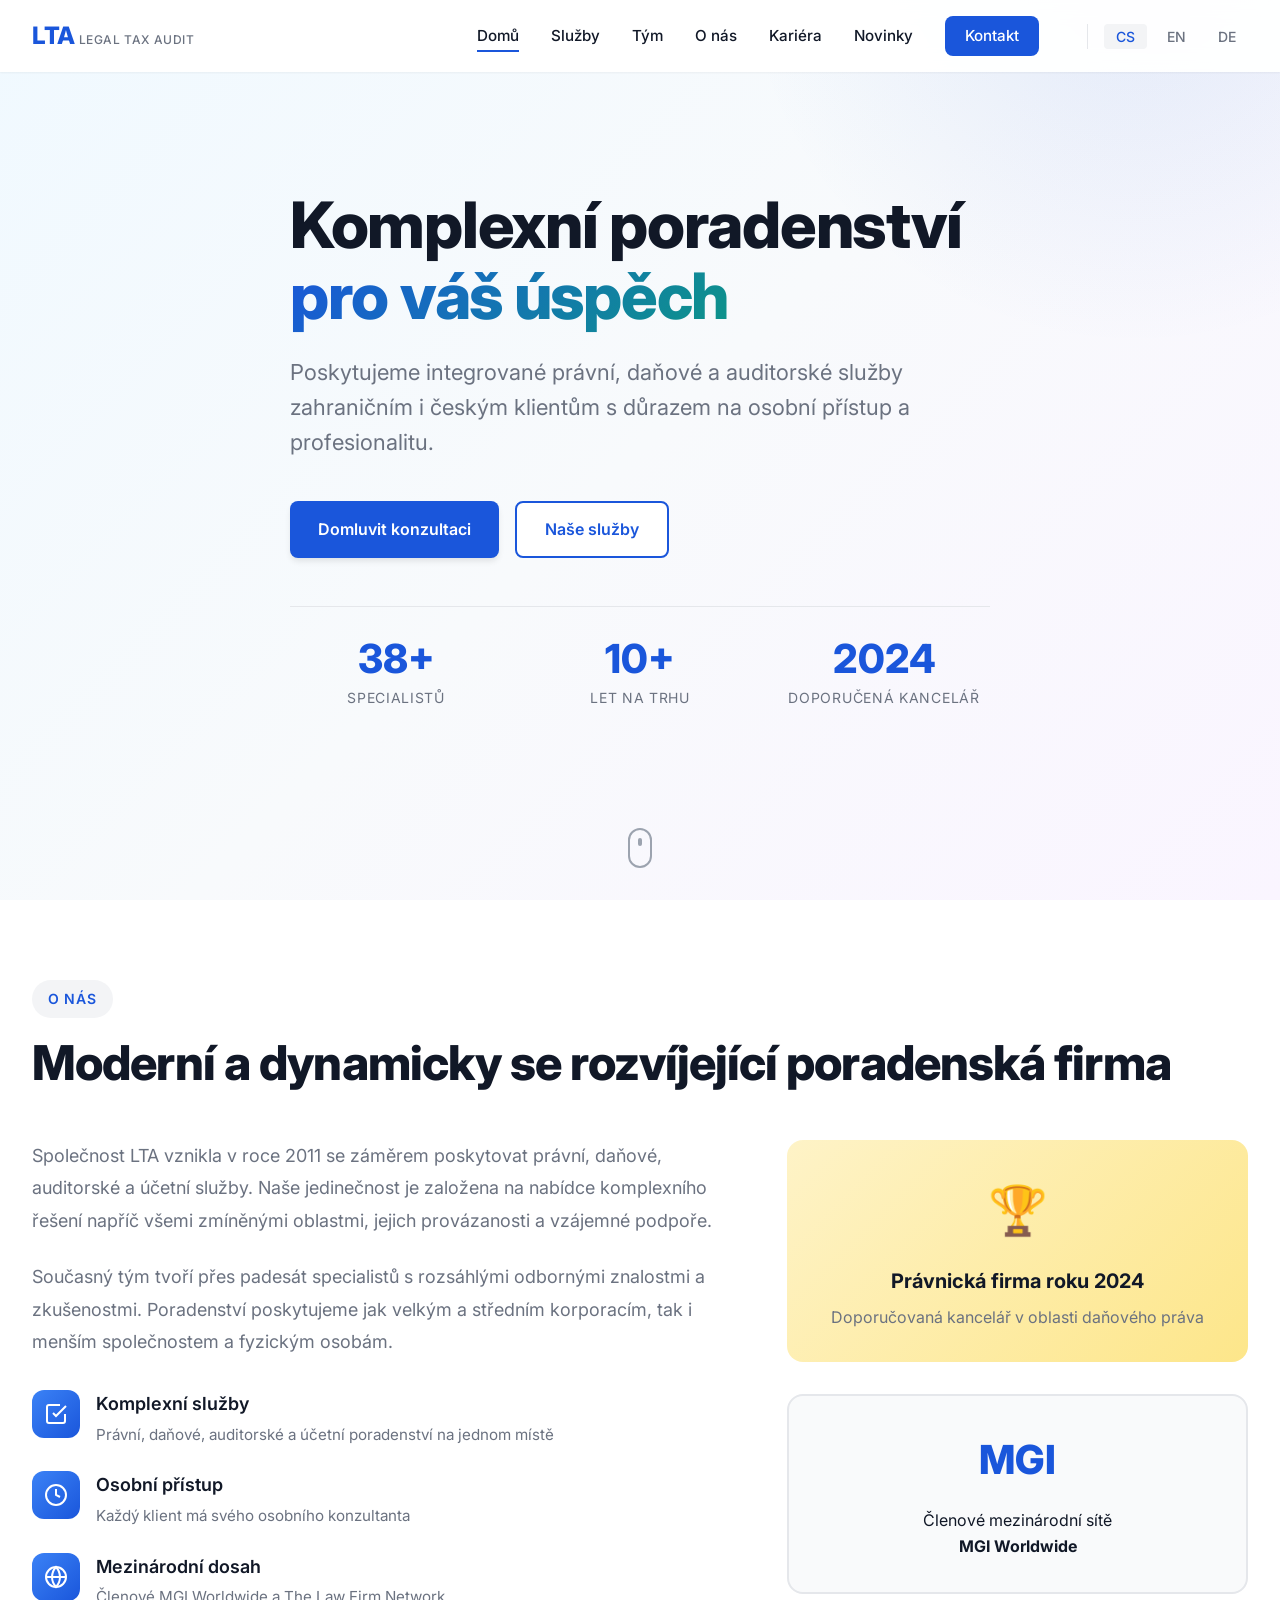
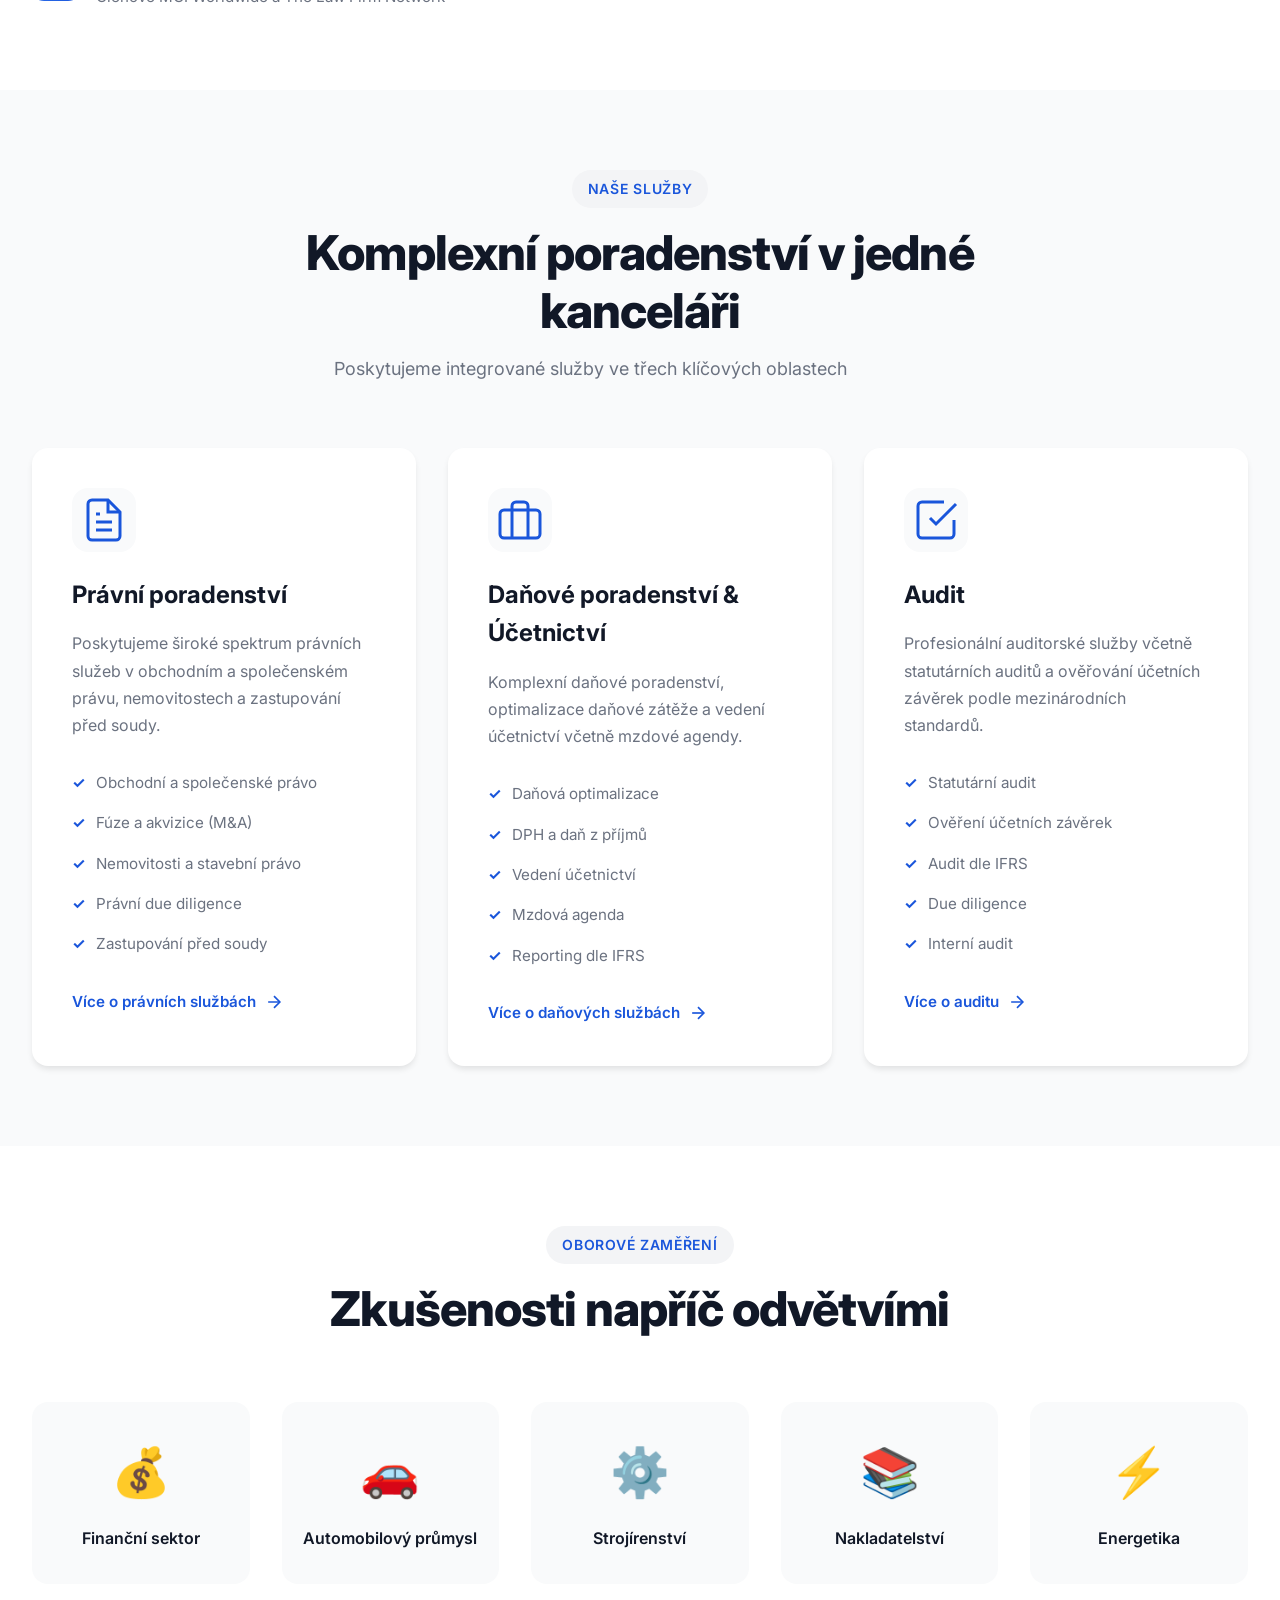
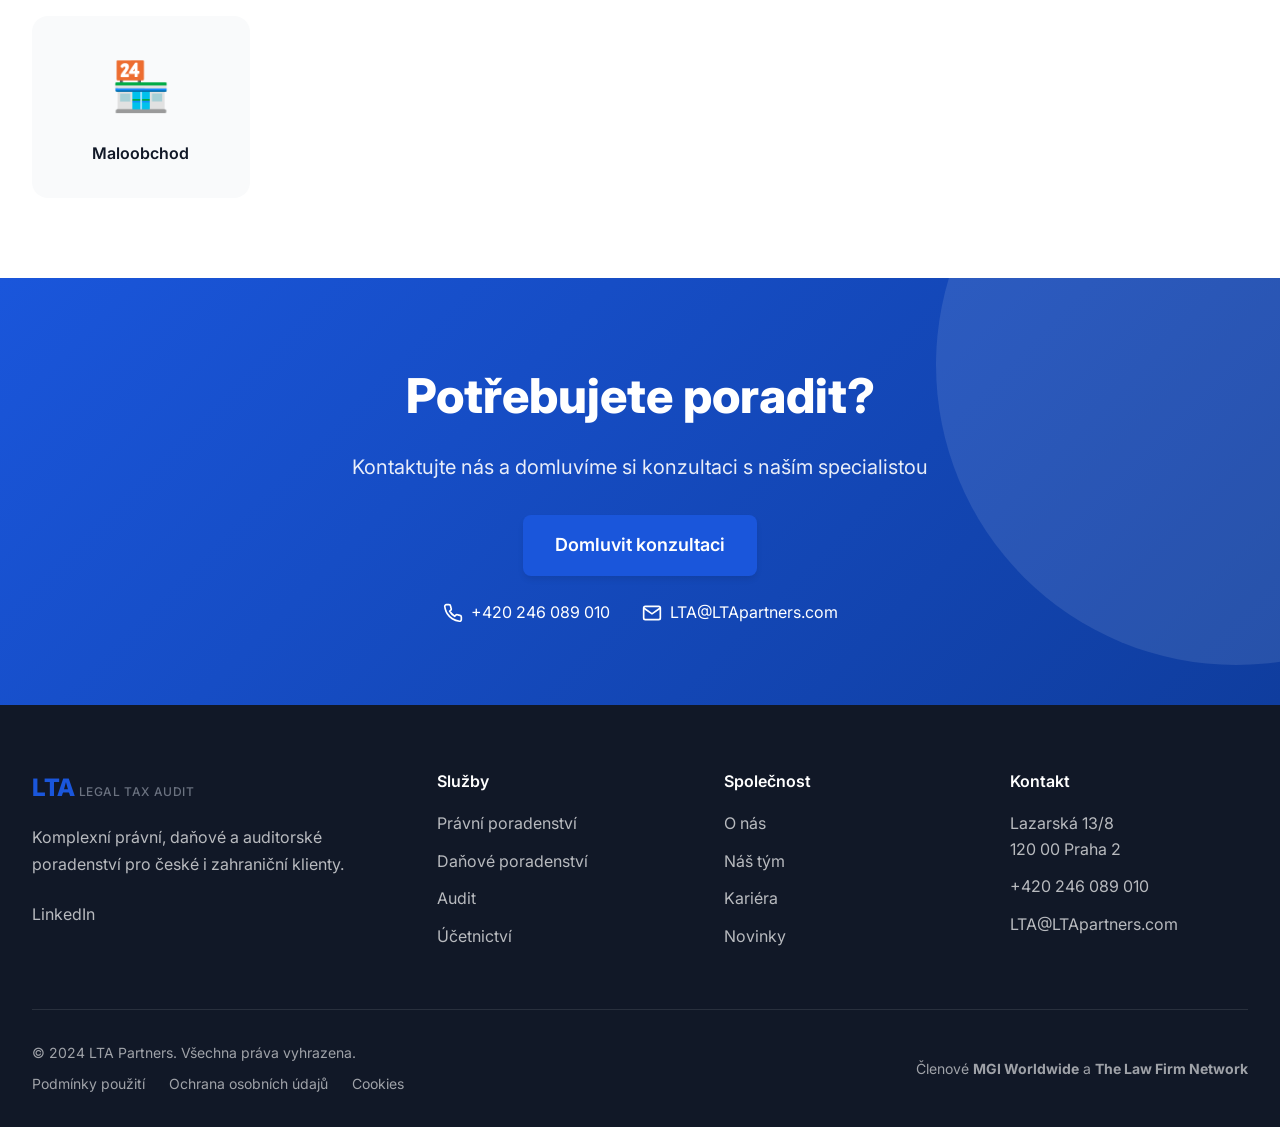
==== index.html @ 9a331215 "feat: Move prototype to root for easier GitHub Pages deployment" ====
<!DOCTYPE html>
<html lang="cs">
<head>
    <meta charset="UTF-8">
    <meta name="viewport" content="width=device-width, initial-scale=1.0">
    <title>LTA Partners - Legal, Tax & Audit</title>
    <link rel="stylesheet" href="css/style.css">
    <link rel="preconnect" href="https://fonts.googleapis.com">
    <link rel="preconnect" href="https://fonts.gstatic.com" crossorigin>
    <link href="https://fonts.googleapis.com/css2?family=Inter:wght@300;400;500;600;700;800&display=swap" rel="stylesheet">
</head>
<body>
    <!-- Navigation -->
    <nav class="navbar" id="navbar">
        <div class="container">
            <div class="nav-wrapper">
                <div class="logo">
                    <a href="index.html">
                        <span class="logo-text">LTA</span>
                        <span class="logo-subtitle">Legal Tax Audit</span>
                    </a>
                </div>

                <div class="nav-menu" id="navMenu">
                    <a href="index.html" class="nav-link active">Domů</a>
                    <a href="services.html" class="nav-link">Služby</a>
                    <a href="team.html" class="nav-link">Tým</a>
                    <a href="about.html" class="nav-link">O nás</a>
                    <a href="career.html" class="nav-link">Kariéra</a>
                    <a href="news.html" class="nav-link">Novinky</a>
                    <a href="contact.html" class="nav-link nav-link-cta">Kontakt</a>

                    <div class="language-switcher">
                        <button class="lang-btn active">CS</button>
                        <button class="lang-btn">EN</button>
                        <button class="lang-btn">DE</button>
                    </div>
                </div>

                <button class="mobile-menu-toggle" id="mobileMenuToggle">
                    <span></span>
                    <span></span>
                    <span></span>
                </button>
            </div>
        </div>
    </nav>

    <!-- Hero Section -->
    <section class="hero">
        <div class="hero-background"></div>
        <div class="container">
            <div class="hero-content">
                <h1 class="hero-title">
                    Komplexní poradenství<br>
                    <span class="gradient-text">pro váš úspěch</span>
                </h1>
                <p class="hero-subtitle">
                    Poskytujeme integrované právní, daňové a auditorské služby
                    zahraničním i českým klientům s důrazem na osobní přístup a profesionalitu.
                </p>
                <div class="hero-cta">
                    <a href="contact.html" class="btn btn-primary">Domluvit konzultaci</a>
                    <a href="services.html" class="btn btn-secondary">Naše služby</a>
                </div>

                <div class="hero-stats">
                    <div class="stat-item">
                        <div class="stat-number">50+</div>
                        <div class="stat-label">Specialistů</div>
                    </div>
                    <div class="stat-item">
                        <div class="stat-number">13+</div>
                        <div class="stat-label">Let na trhu</div>
                    </div>
                    <div class="stat-item">
                        <div class="stat-number">2024</div>
                        <div class="stat-label">Doporučená kancelář</div>
                    </div>
                </div>
            </div>
        </div>
        <div class="scroll-indicator">
            <div class="mouse"></div>
        </div>
    </section>

    <!-- About Section -->
    <section class="about-section">
        <div class="container">
            <div class="section-header">
                <span class="section-label">O nás</span>
                <h2 class="section-title">Moderní a dynamicky se rozvíjející poradenská firma</h2>
            </div>

            <div class="about-grid">
                <div class="about-content">
                    <p class="about-text">
                        Společnost LTA vznikla v roce 2011 se záměrem poskytovat právní, daňové,
                        auditorské a účetní služby. Naše jedinečnost je založena na nabídce
                        komplexního řešení napříč všemi zmíněnými oblastmi, jejich provázanosti
                        a vzájemné podpoře.
                    </p>
                    <p class="about-text">
                        Současný tým tvoří přes padesát specialistů s rozsáhlými odbornými
                        znalostmi a zkušenostmi. Poradenství poskytujeme jak velkým a středním
                        korporacím, tak i menším společnostem a fyzickým osobám.
                    </p>

                    <div class="about-features">
                        <div class="feature-item">
                            <div class="feature-icon">
                                <svg width="24" height="24" viewBox="0 0 24 24" fill="none" stroke="currentColor" stroke-width="2">
                                    <path d="M9 11l3 3L22 4"/>
                                    <path d="M21 12v7a2 2 0 01-2 2H5a2 2 0 01-2-2V5a2 2 0 012-2h11"/>
                                </svg>
                            </div>
                            <div>
                                <h4>Komplexní služby</h4>
                                <p>Právní, daňové, auditorské a účetní poradenství na jednom místě</p>
                            </div>
                        </div>

                        <div class="feature-item">
                            <div class="feature-icon">
                                <svg width="24" height="24" viewBox="0 0 24 24" fill="none" stroke="currentColor" stroke-width="2">
                                    <circle cx="12" cy="12" r="10"/>
                                    <path d="M12 6v6l4 2"/>
                                </svg>
                            </div>
                            <div>
                                <h4>Osobní přístup</h4>
                                <p>Každý klient má svého osobního konzultanta</p>
                            </div>
                        </div>

                        <div class="feature-item">
                            <div class="feature-icon">
                                <svg width="24" height="24" viewBox="0 0 24 24" fill="none" stroke="currentColor" stroke-width="2">
                                    <circle cx="12" cy="12" r="10"/>
                                    <path d="M2 12h20"/>
                                    <path d="M12 2a15.3 15.3 0 014 10 15.3 15.3 0 01-4 10 15.3 15.3 0 01-4-10 15.3 15.3 0 014-10z"/>
                                </svg>
                            </div>
                            <div>
                                <h4>Mezinárodní dosah</h4>
                                <p>Členové MGI Worldwide a The Law Firm Network</p>
                            </div>
                        </div>
                    </div>
                </div>

                <div class="about-awards">
                    <div class="award-card">
                        <div class="award-icon">🏆</div>
                        <h3>Právnická firma roku 2024</h3>
                        <p>Doporučovaná kancelář v oblasti daňového práva</p>
                    </div>

                    <div class="mgi-badge">
                        <div class="mgi-logo">MGI</div>
                        <p>Členové mezinárodní sítě<br><strong>MGI Worldwide</strong></p>
                    </div>
                </div>
            </div>
        </div>
    </section>

    <!-- Services Section -->
    <section class="services-section">
        <div class="container">
            <div class="section-header center">
                <span class="section-label">Naše služby</span>
                <h2 class="section-title">Komplexní poradenství v jedné kanceláři</h2>
                <p class="section-subtitle">
                    Poskytujeme integrované služby ve třech klíčových oblastech
                </p>
            </div>

            <div class="services-grid">
                <!-- Legal Services -->
                <div class="service-card" data-service="legal">
                    <div class="service-icon">
                        <svg width="48" height="48" viewBox="0 0 24 24" fill="none" stroke="currentColor" stroke-width="1.5">
                            <path d="M14 2H6a2 2 0 00-2 2v16a2 2 0 002 2h12a2 2 0 002-2V8z"/>
                            <polyline points="14 2 14 8 20 8"/>
                            <line x1="16" y1="13" x2="8" y2="13"/>
                            <line x1="16" y1="17" x2="8" y2="17"/>
                            <polyline points="10 9 9 9 8 9"/>
                        </svg>
                    </div>
                    <h3 class="service-title">Právní poradenství</h3>
                    <p class="service-description">
                        Poskytujeme široké spektrum právních služeb v obchodním a společenském právu,
                        nemovitostech a zastupování před soudy.
                    </p>
                    <ul class="service-list">
                        <li>Obchodní a společenské právo</li>
                        <li>Fúze a akvizice (M&A)</li>
                        <li>Nemovitosti a stavební právo</li>
                        <li>Právní due diligence</li>
                        <li>Zastupování před soudy</li>
                    </ul>
                    <a href="services.html#legal" class="service-link">
                        Více o právních službách
                        <svg width="20" height="20" viewBox="0 0 24 24" fill="none" stroke="currentColor" stroke-width="2">
                            <line x1="5" y1="12" x2="19" y2="12"/>
                            <polyline points="12 5 19 12 12 19"/>
                        </svg>
                    </a>
                </div>

                <!-- Tax Services -->
                <div class="service-card" data-service="tax">
                    <div class="service-icon">
                        <svg width="48" height="48" viewBox="0 0 24 24" fill="none" stroke="currentColor" stroke-width="1.5">
                            <rect x="2" y="7" width="20" height="14" rx="2"/>
                            <path d="M16 21V5a2 2 0 00-2-2h-4a2 2 0 00-2 2v16"/>
                            <path d="M12 11h.01"/>
                            <path d="M12 15h.01"/>
                        </svg>
                    </div>
                    <h3 class="service-title">Daňové poradenství & Účetnictví</h3>
                    <p class="service-description">
                        Komplexní daňové poradenství, optimalizace daňové zátěže a vedení účetnictví
                        včetně mzdové agendy.
                    </p>
                    <ul class="service-list">
                        <li>Daňová optimalizace</li>
                        <li>DPH a daň z příjmů</li>
                        <li>Vedení účetnictví</li>
                        <li>Mzdová agenda</li>
                        <li>Reporting dle IFRS</li>
                    </ul>
                    <a href="services.html#tax" class="service-link">
                        Více o daňových službách
                        <svg width="20" height="20" viewBox="0 0 24 24" fill="none" stroke="currentColor" stroke-width="2">
                            <line x1="5" y1="12" x2="19" y2="12"/>
                            <polyline points="12 5 19 12 12 19"/>
                        </svg>
                    </a>
                </div>

                <!-- Audit Services -->
                <div class="service-card" data-service="audit">
                    <div class="service-icon">
                        <svg width="48" height="48" viewBox="0 0 24 24" fill="none" stroke="currentColor" stroke-width="1.5">
                            <path d="M9 11l3 3L22 4"/>
                            <path d="M21 12v7a2 2 0 01-2 2H5a2 2 0 01-2-2V5a2 2 0 012-2h11"/>
                        </svg>
                    </div>
                    <h3 class="service-title">Audit</h3>
                    <p class="service-description">
                        Profesionální auditorské služby včetně statutárních auditů a ověřování
                        účetních závěrek podle mezinárodních standardů.
                    </p>
                    <ul class="service-list">
                        <li>Statutární audit</li>
                        <li>Ověření účetních závěrek</li>
                        <li>Audit dle IFRS</li>
                        <li>Due diligence</li>
                        <li>Interní audit</li>
                    </ul>
                    <a href="services.html#audit" class="service-link">
                        Více o auditu
                        <svg width="20" height="20" viewBox="0 0 24 24" fill="none" stroke="currentColor" stroke-width="2">
                            <line x1="5" y1="12" x2="19" y2="12"/>
                            <polyline points="12 5 19 12 12 19"/>
                        </svg>
                    </a>
                </div>
            </div>
        </div>
    </section>

    <!-- Industries Section -->
    <section class="industries-section">
        <div class="container">
            <div class="section-header center">
                <span class="section-label">Oborové zaměření</span>
                <h2 class="section-title">Zkušenosti napříč odvětvími</h2>
            </div>

            <div class="industries-grid">
                <div class="industry-item">
                    <div class="industry-icon">💰</div>
                    <h4>Finanční sektor</h4>
                </div>
                <div class="industry-item">
                    <div class="industry-icon">🚗</div>
                    <h4>Automobilový průmysl</h4>
                </div>
                <div class="industry-item">
                    <div class="industry-icon">⚙️</div>
                    <h4>Strojírenství</h4>
                </div>
                <div class="industry-item">
                    <div class="industry-icon">📚</div>
                    <h4>Nakladatelství</h4>
                </div>
                <div class="industry-item">
                    <div class="industry-icon">⚡</div>
                    <h4>Energetika</h4>
                </div>
                <div class="industry-item">
                    <div class="industry-icon">🏪</div>
                    <h4>Maloobchod</h4>
                </div>
            </div>
        </div>
    </section>

    <!-- CTA Section -->
    <section class="cta-section">
        <div class="container">
            <div class="cta-content">
                <h2 class="cta-title">Potřebujete poradit?</h2>
                <p class="cta-subtitle">
                    Kontaktujte nás a domluvíme si konzultaci s naším specialistou
                </p>
                <div class="cta-buttons">
                    <a href="contact.html" class="btn btn-primary btn-large">Domluvit konzultaci</a>
                    <div class="cta-contact">
                        <div class="contact-item">
                            <svg width="20" height="20" viewBox="0 0 24 24" fill="none" stroke="currentColor" stroke-width="2">
                                <path d="M22 16.92v3a2 2 0 01-2.18 2 19.79 19.79 0 01-8.63-3.07 19.5 19.5 0 01-6-6 19.79 19.79 0 01-3.07-8.67A2 2 0 014.11 2h3a2 2 0 012 1.72 12.84 12.84 0 00.7 2.81 2 2 0 01-.45 2.11L8.09 9.91a16 16 0 006 6l1.27-1.27a2 2 0 012.11-.45 12.84 12.84 0 002.81.7A2 2 0 0122 16.92z"/>
                            </svg>
                            <span>+420 246 089 010</span>
                        </div>
                        <div class="contact-item">
                            <svg width="20" height="20" viewBox="0 0 24 24" fill="none" stroke="currentColor" stroke-width="2">
                                <path d="M4 4h16c1.1 0 2 .9 2 2v12c0 1.1-.9 2-2 2H4c-1.1 0-2-.9-2-2V6c0-1.1.9-2 2-2z"/>
                                <polyline points="22,6 12,13 2,6"/>
                            </svg>
                            <span>LTA@LTApartners.com</span>
                        </div>
                    </div>
                </div>
            </div>
        </div>
    </section>

    <!-- Footer -->
    <footer class="footer">
        <div class="container">
            <div class="footer-grid">
                <div class="footer-col">
                    <div class="footer-logo">
                        <span class="logo-text">LTA</span>
                        <span class="logo-subtitle">Legal Tax Audit</span>
                    </div>
                    <p class="footer-text">
                        Komplexní právní, daňové a auditorské poradenství pro české i zahraniční klienty.
                    </p>
                    <div class="footer-social">
                        <a href="#" class="social-link">LinkedIn</a>
                    </div>
                </div>

                <div class="footer-col">
                    <h4 class="footer-title">Služby</h4>
                    <ul class="footer-links">
                        <li><a href="services.html#legal">Právní poradenství</a></li>
                        <li><a href="services.html#tax">Daňové poradenství</a></li>
                        <li><a href="services.html#audit">Audit</a></li>
                        <li><a href="services.html#accounting">Účetnictví</a></li>
                    </ul>
                </div>

                <div class="footer-col">
                    <h4 class="footer-title">Společnost</h4>
                    <ul class="footer-links">
                        <li><a href="about.html">O nás</a></li>
                        <li><a href="team.html">Náš tým</a></li>
                        <li><a href="career.html">Kariéra</a></li>
                        <li><a href="news.html">Novinky</a></li>
                    </ul>
                </div>

                <div class="footer-col">
                    <h4 class="footer-title">Kontakt</h4>
                    <ul class="footer-contact">
                        <li>Lazarská 13/8<br>120 00 Praha 2</li>
                        <li>+420 246 089 010</li>
                        <li>LTA@LTApartners.com</li>
                    </ul>
                </div>
            </div>

            <div class="footer-bottom">
                <div class="footer-legal">
                    <p>&copy; 2024 LTA Partners. Všechna práva vyhrazena.</p>
                    <div class="footer-legal-links">
                        <a href="#">Podmínky použití</a>
                        <a href="#">Ochrana osobních údajů</a>
                        <a href="#">Cookies</a>
                    </div>
                </div>
                <div class="footer-mgi">
                    <p>Členové <strong>MGI Worldwide</strong> a <strong>The Law Firm Network</strong></p>
                </div>
            </div>
        </div>
    </footer>

    <script src="js/script.js"></script>
</body>
</html>
---- css/style.css ----
/* ================================
   VARIABLES & RESET
   ================================ */

:root {
    /* Colors */
    --primary-color: #1a56db;
    --primary-dark: #0f3d9e;
    --primary-light: #3b82f6;
    --secondary-color: #0d9488;
    --secondary-dark: #0f766e;

    --text-primary: #111827;
    --text-secondary: #6b7280;
    --text-light: #9ca3af;

    --bg-white: #ffffff;
    --bg-gray-50: #f9fafb;
    --bg-gray-100: #f3f4f6;
    --bg-gray-200: #e5e7eb;

    --border-color: #e5e7eb;
    --shadow-sm: 0 1px 2px 0 rgba(0, 0, 0, 0.05);
    --shadow-md: 0 4px 6px -1px rgba(0, 0, 0, 0.1);
    --shadow-lg: 0 10px 15px -3px rgba(0, 0, 0, 0.1);
    --shadow-xl: 0 20px 25px -5px rgba(0, 0, 0, 0.1);

    /* Typography */
    --font-primary: 'Inter', -apple-system, BlinkMacSystemFont, 'Segoe UI', sans-serif;

    /* Spacing */
    --container-width: 1280px;
    --section-padding: 5rem 0;

    /* Transitions */
    --transition: all 0.3s ease;
}

* {
    margin: 0;
    padding: 0;
    box-sizing: border-box;
}

html {
    scroll-behavior: smooth;
}

body {
    font-family: var(--font-primary);
    color: var(--text-primary);
    line-height: 1.6;
    -webkit-font-smoothing: antialiased;
    -moz-osx-font-smoothing: grayscale;
}

a {
    text-decoration: none;
    color: inherit;
    transition: var(--transition);
}

img {
    max-width: 100%;
    height: auto;
    display: block;
}

ul {
    list-style: none;
}

button {
    cursor: pointer;
    border: none;
    background: none;
    font-family: inherit;
}

/* ================================
   UTILITIES
   ================================ */

.container {
    max-width: var(--container-width);
    margin: 0 auto;
    padding: 0 2rem;
}

.gradient-text {
    background: linear-gradient(135deg, var(--primary-color) 0%, var(--secondary-color) 100%);
    -webkit-background-clip: text;
    -webkit-text-fill-color: transparent;
    background-clip: text;
}

/* ================================
   NAVIGATION
   ================================ */

.navbar {
    position: fixed;
    top: 0;
    left: 0;
    right: 0;
    background: rgba(255, 255, 255, 0.95);
    backdrop-filter: blur(10px);
    box-shadow: var(--shadow-sm);
    z-index: 1000;
    transition: var(--transition);
}

.navbar.scrolled {
    box-shadow: var(--shadow-md);
}

.nav-wrapper {
    display: flex;
    align-items: center;
    justify-content: space-between;
    padding: 1rem 0;
}

.logo {
    display: flex;
    flex-direction: column;
}

.logo-text {
    font-size: 1.5rem;
    font-weight: 800;
    color: var(--primary-color);
    letter-spacing: -0.02em;
}

.logo-subtitle {
    font-size: 0.75rem;
    font-weight: 500;
    color: var(--text-secondary);
    text-transform: uppercase;
    letter-spacing: 0.05em;
}

.nav-menu {
    display: flex;
    align-items: center;
    gap: 2rem;
}

.nav-link {
    font-size: 0.95rem;
    font-weight: 500;
    color: var(--text-primary);
    position: relative;
}

.nav-link::after {
    content: '';
    position: absolute;
    bottom: -4px;
    left: 0;
    width: 0;
    height: 2px;
    background: var(--primary-color);
    transition: width 0.3s ease;
}

.nav-link:hover::after,
.nav-link.active::after {
    width: 100%;
}

.nav-link-cta {
    padding: 0.5rem 1.25rem;
    background: var(--primary-color);
    color: white;
    border-radius: 0.5rem;
    transition: var(--transition);
}

.nav-link-cta:hover {
    background: var(--primary-dark);
    transform: translateY(-2px);
}

.nav-link-cta::after {
    display: none;
}

.language-switcher {
    display: flex;
    gap: 0.5rem;
    margin-left: 1rem;
    padding-left: 1rem;
    border-left: 1px solid var(--border-color);
}

.lang-btn {
    padding: 0.25rem 0.75rem;
    font-size: 0.875rem;
    font-weight: 500;
    color: var(--text-secondary);
    border-radius: 0.25rem;
    transition: var(--transition);
}

.lang-btn:hover,
.lang-btn.active {
    color: var(--primary-color);
    background: var(--bg-gray-100);
}

.mobile-menu-toggle {
    display: none;
    flex-direction: column;
    gap: 4px;
    padding: 0.5rem;
}

.mobile-menu-toggle span {
    width: 24px;
    height: 2px;
    background: var(--text-primary);
    transition: var(--transition);
}

/* ================================
   HERO SECTION
   ================================ */

.hero {
    position: relative;
    min-height: 100vh;
    display: flex;
    align-items: center;
    padding-top: 80px;
    overflow: hidden;
}

.hero-background {
    position: absolute;
    top: 0;
    left: 0;
    right: 0;
    bottom: 0;
    background: linear-gradient(135deg, #f0f9ff 0%, #f8fafc 50%, #faf5ff 100%);
    z-index: -1;
}

.hero-background::after {
    content: '';
    position: absolute;
    top: -50%;
    right: -20%;
    width: 800px;
    height: 800px;
    background: radial-gradient(circle, rgba(26, 86, 219, 0.1) 0%, transparent 70%);
    border-radius: 50%;
}

.hero-content {
    max-width: 900px;
    animation: fadeInUp 0.8s ease;
}

@keyframes fadeInUp {
    from {
        opacity: 0;
        transform: translateY(30px);
    }
    to {
        opacity: 1;
        transform: translateY(0);
    }
}

.hero-title {
    font-size: clamp(2.5rem, 5vw, 4rem);
    font-weight: 800;
    line-height: 1.1;
    margin-bottom: 1.5rem;
    letter-spacing: -0.02em;
}

.hero-subtitle {
    font-size: clamp(1.125rem, 2vw, 1.375rem);
    color: var(--text-secondary);
    margin-bottom: 2.5rem;
    max-width: 700px;
}

.hero-cta {
    display: flex;
    gap: 1rem;
    margin-bottom: 3rem;
    flex-wrap: wrap;
}

.hero-stats {
    display: grid;
    grid-template-columns: repeat(auto-fit, minmax(150px, 1fr));
    gap: 2rem;
    padding-top: 2rem;
    border-top: 1px solid var(--border-color);
}

.stat-item {
    text-align: center;
}

.stat-number {
    font-size: 2.5rem;
    font-weight: 800;
    color: var(--primary-color);
    line-height: 1;
    margin-bottom: 0.5rem;
}

.stat-label {
    font-size: 0.875rem;
    color: var(--text-secondary);
    text-transform: uppercase;
    letter-spacing: 0.05em;
}

.scroll-indicator {
    position: absolute;
    bottom: 2rem;
    left: 50%;
    transform: translateX(-50%);
    animation: bounce 2s infinite;
}

@keyframes bounce {
    0%, 20%, 50%, 80%, 100% {
        transform: translateX(-50%) translateY(0);
    }
    40% {
        transform: translateX(-50%) translateY(-10px);
    }
    60% {
        transform: translateX(-50%) translateY(-5px);
    }
}

.mouse {
    width: 24px;
    height: 40px;
    border: 2px solid var(--text-light);
    border-radius: 12px;
    position: relative;
}

.mouse::before {
    content: '';
    position: absolute;
    top: 8px;
    left: 50%;
    transform: translateX(-50%);
    width: 4px;
    height: 8px;
    background: var(--text-light);
    border-radius: 2px;
    animation: mouseScroll 1.5s infinite;
}

@keyframes mouseScroll {
    0% {
        opacity: 1;
        transform: translateX(-50%) translateY(0);
    }
    100% {
        opacity: 0;
        transform: translateX(-50%) translateY(12px);
    }
}

/* ================================
   BUTTONS
   ================================ */

.btn {
    display: inline-flex;
    align-items: center;
    gap: 0.5rem;
    padding: 0.875rem 1.75rem;
    font-size: 1rem;
    font-weight: 600;
    border-radius: 0.5rem;
    transition: var(--transition);
    cursor: pointer;
}

.btn-primary {
    background: var(--primary-color);
    color: white;
    box-shadow: var(--shadow-md);
}

.btn-primary:hover {
    background: var(--primary-dark);
    transform: translateY(-2px);
    box-shadow: var(--shadow-lg);
}

.btn-secondary {
    background: white;
    color: var(--primary-color);
    border: 2px solid var(--primary-color);
}

.btn-secondary:hover {
    background: var(--primary-color);
    color: white;
}

.btn-large {
    padding: 1rem 2rem;
    font-size: 1.125rem;
}

/* ================================
   SECTIONS
   ================================ */

section {
    padding: var(--section-padding);
}

.section-header {
    margin-bottom: 3rem;
}

.section-header.center {
    text-align: center;
    max-width: 800px;
    margin-left: auto;
    margin-right: auto;
    margin-bottom: 4rem;
}

.section-label {
    display: inline-block;
    padding: 0.5rem 1rem;
    background: var(--bg-gray-100);
    color: var(--primary-color);
    font-size: 0.875rem;
    font-weight: 600;
    text-transform: uppercase;
    letter-spacing: 0.05em;
    border-radius: 2rem;
    margin-bottom: 1rem;
}

.section-title {
    font-size: clamp(2rem, 4vw, 3rem);
    font-weight: 800;
    line-height: 1.2;
    margin-bottom: 1rem;
    letter-spacing: -0.02em;
}

.section-subtitle {
    font-size: 1.125rem;
    color: var(--text-secondary);
    max-width: 700px;
}

/* ================================
   ABOUT SECTION
   ================================ */

.about-section {
    background: white;
}

.about-grid {
    display: grid;
    grid-template-columns: 1.5fr 1fr;
    gap: 4rem;
    align-items: start;
}

.about-text {
    font-size: 1.125rem;
    color: var(--text-secondary);
    margin-bottom: 1.5rem;
    line-height: 1.8;
}

.about-features {
    display: flex;
    flex-direction: column;
    gap: 1.5rem;
    margin-top: 2rem;
}

.feature-item {
    display: flex;
    gap: 1rem;
}

.feature-icon {
    flex-shrink: 0;
    width: 48px;
    height: 48px;
    background: linear-gradient(135deg, var(--primary-light) 0%, var(--primary-color) 100%);
    border-radius: 0.75rem;
    display: flex;
    align-items: center;
    justify-content: center;
    color: white;
}

.feature-item h4 {
    font-size: 1.125rem;
    font-weight: 600;
    margin-bottom: 0.25rem;
}

.feature-item p {
    font-size: 0.95rem;
    color: var(--text-secondary);
}

.about-awards {
    display: flex;
    flex-direction: column;
    gap: 2rem;
}

.award-card {
    padding: 2rem;
    background: linear-gradient(135deg, #fef3c7 0%, #fde68a 100%);
    border-radius: 1rem;
    text-align: center;
}

.award-icon {
    font-size: 3rem;
    margin-bottom: 1rem;
}

.award-card h3 {
    font-size: 1.25rem;
    margin-bottom: 0.5rem;
}

.award-card p {
    color: var(--text-secondary);
}

.mgi-badge {
    padding: 2rem;
    background: var(--bg-gray-50);
    border: 2px solid var(--border-color);
    border-radius: 1rem;
    text-align: center;
}

.mgi-logo {
    font-size: 2.5rem;
    font-weight: 800;
    color: var(--primary-color);
    margin-bottom: 1rem;
}

/* ================================
   SERVICES SECTION
   ================================ */

.services-section {
    background: var(--bg-gray-50);
}

.services-grid {
    display: grid;
    grid-template-columns: repeat(auto-fit, minmax(320px, 1fr));
    gap: 2rem;
}

.service-card {
    padding: 2.5rem;
    background: white;
    border-radius: 1rem;
    box-shadow: var(--shadow-md);
    transition: var(--transition);
    position: relative;
    overflow: hidden;
}

.service-card::before {
    content: '';
    position: absolute;
    top: 0;
    left: 0;
    right: 0;
    height: 4px;
    background: linear-gradient(90deg, var(--primary-color) 0%, var(--secondary-color) 100%);
    transform: scaleX(0);
    transform-origin: left;
    transition: transform 0.3s ease;
}

.service-card:hover {
    transform: translateY(-8px);
    box-shadow: var(--shadow-xl);
}

.service-card:hover::before {
    transform: scaleX(1);
}

.service-icon {
    width: 64px;
    height: 64px;
    background: var(--bg-gray-50);
    border-radius: 1rem;
    display: flex;
    align-items: center;
    justify-content: center;
    margin-bottom: 1.5rem;
    color: var(--primary-color);
    transition: var(--transition);
}

.service-card:hover .service-icon {
    background: var(--primary-color);
    color: white;
    transform: rotate(-5deg) scale(1.1);
}

.service-title {
    font-size: 1.5rem;
    font-weight: 700;
    margin-bottom: 1rem;
}

.service-description {
    color: var(--text-secondary);
    margin-bottom: 1.5rem;
    line-height: 1.7;
}

.service-list {
    margin-bottom: 1.5rem;
}

.service-list li {
    padding: 0.5rem 0;
    padding-left: 1.5rem;
    position: relative;
    color: var(--text-secondary);
    font-size: 0.95rem;
}

.service-list li::before {
    content: '✓';
    position: absolute;
    left: 0;
    color: var(--primary-color);
    font-weight: bold;
}

.service-link {
    display: inline-flex;
    align-items: center;
    gap: 0.5rem;
    color: var(--primary-color);
    font-weight: 600;
    font-size: 0.95rem;
}

.service-link:hover {
    gap: 0.75rem;
}

.service-link svg {
    transition: var(--transition);
}

/* ================================
   INDUSTRIES SECTION
   ================================ */

.industries-section {
    background: white;
}

.industries-grid {
    display: grid;
    grid-template-columns: repeat(auto-fit, minmax(200px, 1fr));
    gap: 2rem;
}

.industry-item {
    text-align: center;
    padding: 2rem 1rem;
    background: var(--bg-gray-50);
    border-radius: 1rem;
    transition: var(--transition);
}

.industry-item:hover {
    background: white;
    box-shadow: var(--shadow-lg);
    transform: translateY(-4px);
}

.industry-icon {
    font-size: 3rem;
    margin-bottom: 1rem;
}

.industry-item h4 {
    font-size: 1rem;
    font-weight: 600;
}

/* ================================
   CTA SECTION
   ================================ */

.cta-section {
    background: linear-gradient(135deg, var(--primary-color) 0%, var(--primary-dark) 100%);
    color: white;
    text-align: center;
    position: relative;
    overflow: hidden;
}

.cta-section::before {
    content: '';
    position: absolute;
    top: -50%;
    right: -20%;
    width: 600px;
    height: 600px;
    background: rgba(255, 255, 255, 0.1);
    border-radius: 50%;
}

.cta-content {
    position: relative;
    z-index: 1;
}

.cta-title {
    font-size: clamp(2rem, 4vw, 3rem);
    font-weight: 800;
    margin-bottom: 1rem;
}

.cta-subtitle {
    font-size: 1.25rem;
    margin-bottom: 2rem;
    opacity: 0.9;
}

.cta-buttons {
    display: flex;
    flex-direction: column;
    align-items: center;
    gap: 1.5rem;
}

.cta-contact {
    display: flex;
    gap: 2rem;
    flex-wrap: wrap;
    justify-content: center;
}

.contact-item {
    display: flex;
    align-items: center;
    gap: 0.5rem;
    font-size: 1rem;
}

/* ================================
   PAGE HEADER
   ================================ */

.page-header {
    padding: 8rem 0 4rem;
    background: var(--bg-gray-50);
    text-align: center;
}

.page-title {
    font-size: clamp(2.5rem, 5vw, 4rem);
    font-weight: 800;
    margin-bottom: 1rem;
}

.page-subtitle {
    font-size: 1.25rem;
    color: var(--text-secondary);
    max-width: 700px;
    margin: 0 auto;
}

/* ================================
   TEAM SECTION
   ================================ */

.team-section {
    background: white;
}

.team-filters {
    display: flex;
    gap: 1rem;
    margin-bottom: 2rem;
    flex-wrap: wrap;
    justify-content: center;
}

.filter-btn {
    padding: 0.75rem 1.5rem;
    background: white;
    color: var(--text-secondary);
    border: 2px solid var(--border-color);
    border-radius: 2rem;
    font-weight: 600;
    font-size: 0.95rem;
    transition: var(--transition);
}

.filter-btn:hover,
.filter-btn.active {
    background: var(--primary-color);
    color: white;
    border-color: var(--primary-color);
    transform: translateY(-2px);
}

.team-search {
    position: relative;
    max-width: 500px;
    margin: 0 auto 3rem;
}

.search-input {
    width: 100%;
    padding: 1rem 3rem 1rem 1rem;
    font-size: 1rem;
    border: 2px solid var(--border-color);
    border-radius: 0.75rem;
    transition: var(--transition);
    font-family: inherit;
}

.search-input:focus {
    outline: none;
    border-color: var(--primary-color);
    box-shadow: 0 0 0 3px rgba(26, 86, 219, 0.1);
}

.search-icon {
    position: absolute;
    right: 1rem;
    top: 50%;
    transform: translateY(-50%);
    color: var(--text-light);
}

.team-category {
    margin-bottom: 4rem;
}

.category-title {
    font-size: 1.75rem;
    font-weight: 700;
    margin-bottom: 2rem;
    padding-bottom: 1rem;
    border-bottom: 2px solid var(--border-color);
}

.team-grid {
    display: grid;
    grid-template-columns: repeat(auto-fill, minmax(300px, 1fr));
    gap: 2rem;
}

.team-card {
    background: white;
    border: 2px solid var(--border-color);
    border-radius: 1rem;
    padding: 2rem;
    transition: var(--transition);
}

.team-card:hover {
    border-color: var(--primary-color);
    box-shadow: var(--shadow-lg);
    transform: translateY(-4px);
}

.team-card.hidden {
    display: none;
}

.team-photo {
    position: relative;
    margin-bottom: 1.5rem;
}

.photo-placeholder {
    width: 100px;
    height: 100px;
    background: linear-gradient(135deg, var(--primary-light) 0%, var(--primary-color) 100%);
    border-radius: 50%;
    display: flex;
    align-items: center;
    justify-content: center;
    font-size: 2rem;
    font-weight: 700;
    color: white;
    margin: 0 auto;
}

.team-badge {
    position: absolute;
    top: 0;
    right: 0;
    padding: 0.25rem 0.75rem;
    background: var(--bg-gray-100);
    color: var(--text-secondary);
    font-size: 0.75rem;
    font-weight: 600;
    border-radius: 1rem;
    text-transform: uppercase;
}

.partner-badge {
    background: linear-gradient(135deg, #fef3c7 0%, #fde68a 100%);
    color: #92400e;
}

.team-name {
    font-size: 1.25rem;
    font-weight: 700;
    margin-bottom: 0.25rem;
}

.team-position {
    color: var(--text-secondary);
    margin-bottom: 1rem;
}

.team-tags {
    display: flex;
    gap: 0.5rem;
    margin-bottom: 1rem;
    flex-wrap: wrap;
}

.tag {
    padding: 0.25rem 0.75rem;
    background: var(--bg-gray-100);
    color: var(--primary-color);
    font-size: 0.75rem;
    font-weight: 600;
    border-radius: 1rem;
}

.team-specialization {
    margin-bottom: 1rem;
    padding: 1rem;
    background: var(--bg-gray-50);
    border-radius: 0.5rem;
}

.team-specialization p {
    font-size: 0.875rem;
    font-weight: 600;
    margin-bottom: 0.5rem;
}

.team-specialization ul {
    list-style: none;
}

.team-specialization li {
    font-size: 0.875rem;
    color: var(--text-secondary);
    padding: 0.25rem 0;
    padding-left: 1rem;
    position: relative;
}

.team-specialization li::before {
    content: '•';
    position: absolute;
    left: 0;
    color: var(--primary-color);
}

.team-languages {
    font-size: 0.875rem;
    color: var(--text-secondary);
    margin-bottom: 1rem;
}

.team-contact {
    display: inline-flex;
    align-items: center;
    gap: 0.5rem;
    padding: 0.75rem 1.25rem;
    background: var(--primary-color);
    color: white;
    border-radius: 0.5rem;
    font-weight: 600;
    font-size: 0.95rem;
    transition: var(--transition);
}

.team-contact:hover {
    background: var(--primary-dark);
    transform: translateY(-2px);
}

.team-cta {
    text-align: center;
    padding: 3rem;
    background: var(--bg-gray-50);
    border-radius: 1rem;
    margin-top: 3rem;
}

.team-cta p {
    font-size: 1.25rem;
    margin-bottom: 1.5rem;
    color: var(--text-secondary);
}

/* ================================
   FOOTER
   ================================ */

.footer {
    background: var(--text-primary);
    color: white;
    padding: 4rem 0 2rem;
}

.footer-grid {
    display: grid;
    grid-template-columns: 1.5fr 1fr 1fr 1fr;
    gap: 3rem;
    margin-bottom: 3rem;
}

.footer-logo {
    margin-bottom: 1rem;
}

.footer-text {
    color: rgba(255, 255, 255, 0.7);
    line-height: 1.7;
    margin-bottom: 1.5rem;
}

.footer-social a {
    color: rgba(255, 255, 255, 0.7);
    transition: var(--transition);
}

.footer-social a:hover {
    color: white;
}

.footer-title {
    font-size: 1rem;
    font-weight: 600;
    margin-bottom: 1rem;
}

.footer-links li {
    margin-bottom: 0.75rem;
}

.footer-links a {
    color: rgba(255, 255, 255, 0.7);
    transition: var(--transition);
}

.footer-links a:hover {
    color: white;
}

.footer-contact li {
    color: rgba(255, 255, 255, 0.7);
    margin-bottom: 0.75rem;
}

.footer-bottom {
    padding-top: 2rem;
    border-top: 1px solid rgba(255, 255, 255, 0.1);
    display: flex;
    justify-content: space-between;
    align-items: center;
    flex-wrap: wrap;
    gap: 1rem;
}

.footer-legal p {
    color: rgba(255, 255, 255, 0.6);
    font-size: 0.875rem;
}

.footer-legal-links {
    display: flex;
    gap: 1.5rem;
    margin-top: 0.5rem;
}

.footer-legal-links a {
    color: rgba(255, 255, 255, 0.6);
    font-size: 0.875rem;
    transition: var(--transition);
}

.footer-legal-links a:hover {
    color: white;
}

.footer-mgi {
    text-align: right;
    font-size: 0.875rem;
    color: rgba(255, 255, 255, 0.6);
}

/* ================================
   RESPONSIVE
   ================================ */

@media (max-width: 1024px) {
    .about-grid {
        grid-template-columns: 1fr;
        gap: 3rem;
    }

    .footer-grid {
        grid-template-columns: repeat(2, 1fr);
    }
}

@media (max-width: 768px) {
    :root {
        --section-padding: 3rem 0;
    }

    .mobile-menu-toggle {
        display: flex;
    }

    .nav-menu {
        position: fixed;
        top: 70px;
        left: -100%;
        width: 100%;
        height: calc(100vh - 70px);
        background: white;
        flex-direction: column;
        padding: 2rem;
        gap: 1rem;
        transition: left 0.3s ease;
        box-shadow: var(--shadow-lg);
    }

    .nav-menu.active {
        left: 0;
    }

    .language-switcher {
        border-left: none;
        padding-left: 0;
        margin-left: 0;
    }

    .hero {
        min-height: auto;
        padding: 6rem 0 4rem;
    }

    .hero-cta {
        flex-direction: column;
        align-items: stretch;
    }

    .btn {
        justify-content: center;
    }

    .hero-stats {
        grid-template-columns: repeat(3, 1fr);
        gap: 1rem;
    }

    .stat-number {
        font-size: 2rem;
    }

    .services-grid {
        grid-template-columns: 1fr;
    }

    .team-grid {
        grid-template-columns: 1fr;
    }

    .footer-grid {
        grid-template-columns: 1fr;
        gap: 2rem;
    }

    .footer-bottom {
        flex-direction: column;
        text-align: center;
    }

    .footer-mgi {
        text-align: center;
    }

    .cta-contact {
        flex-direction: column;
        gap: 1rem;
    }
}

@media (max-width: 480px) {
    .container {
        padding: 0 1rem;
    }

    .hero-stats {
        grid-template-columns: 1fr;
    }

    .team-filters {
        flex-direction: column;
    }

    .filter-btn {
        width: 100%;
    }
}
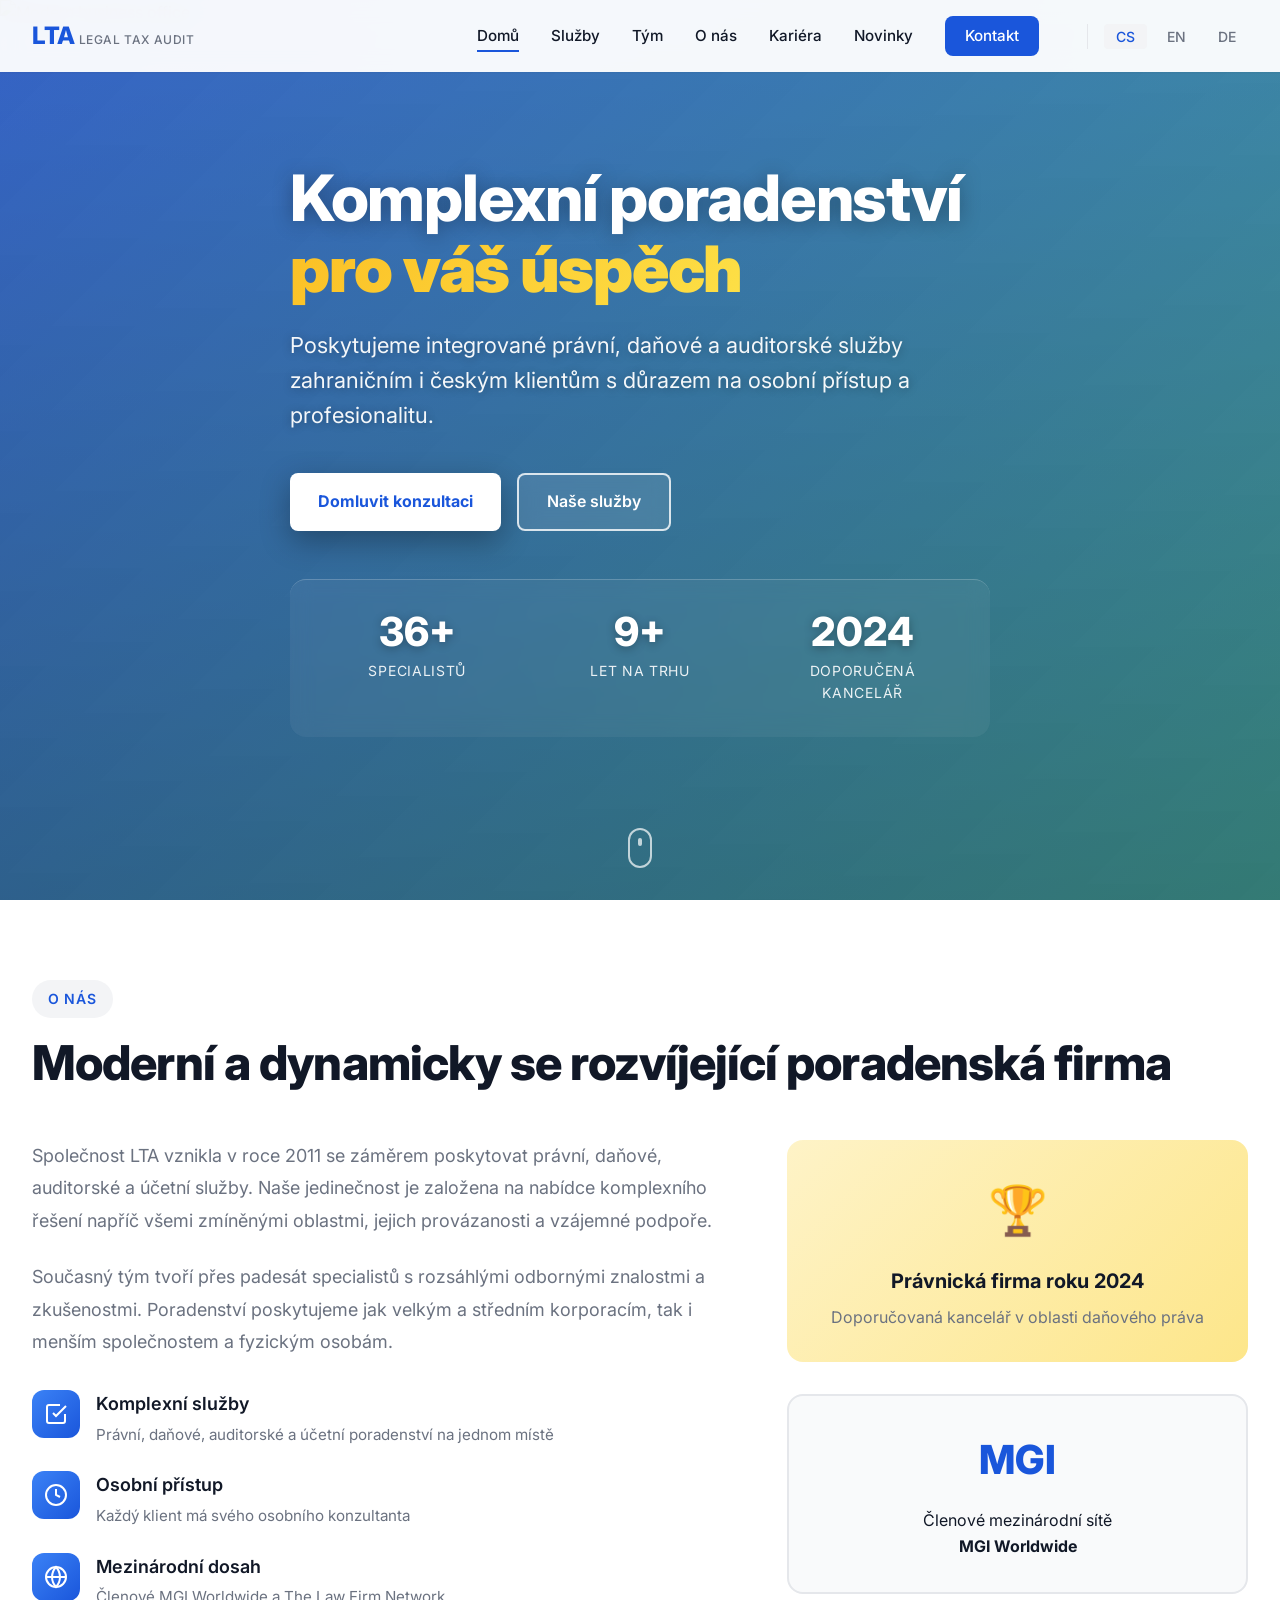
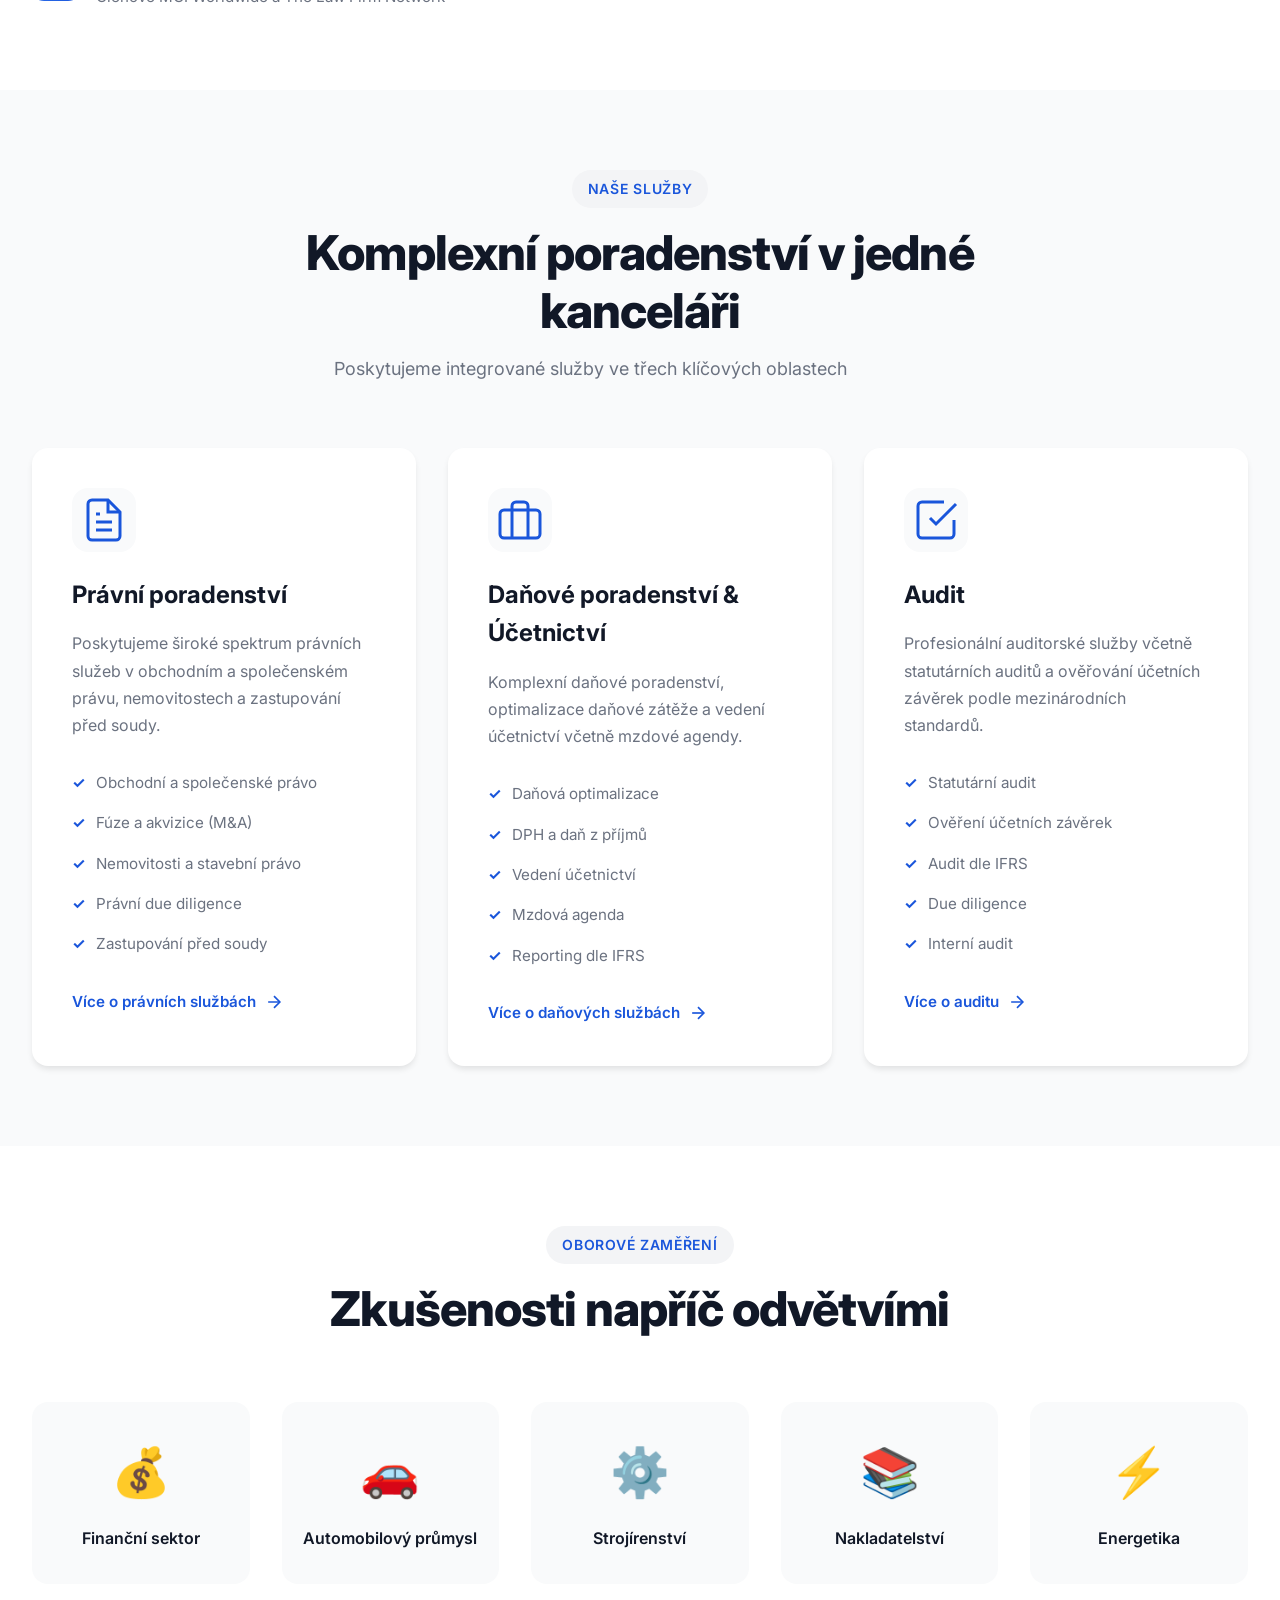
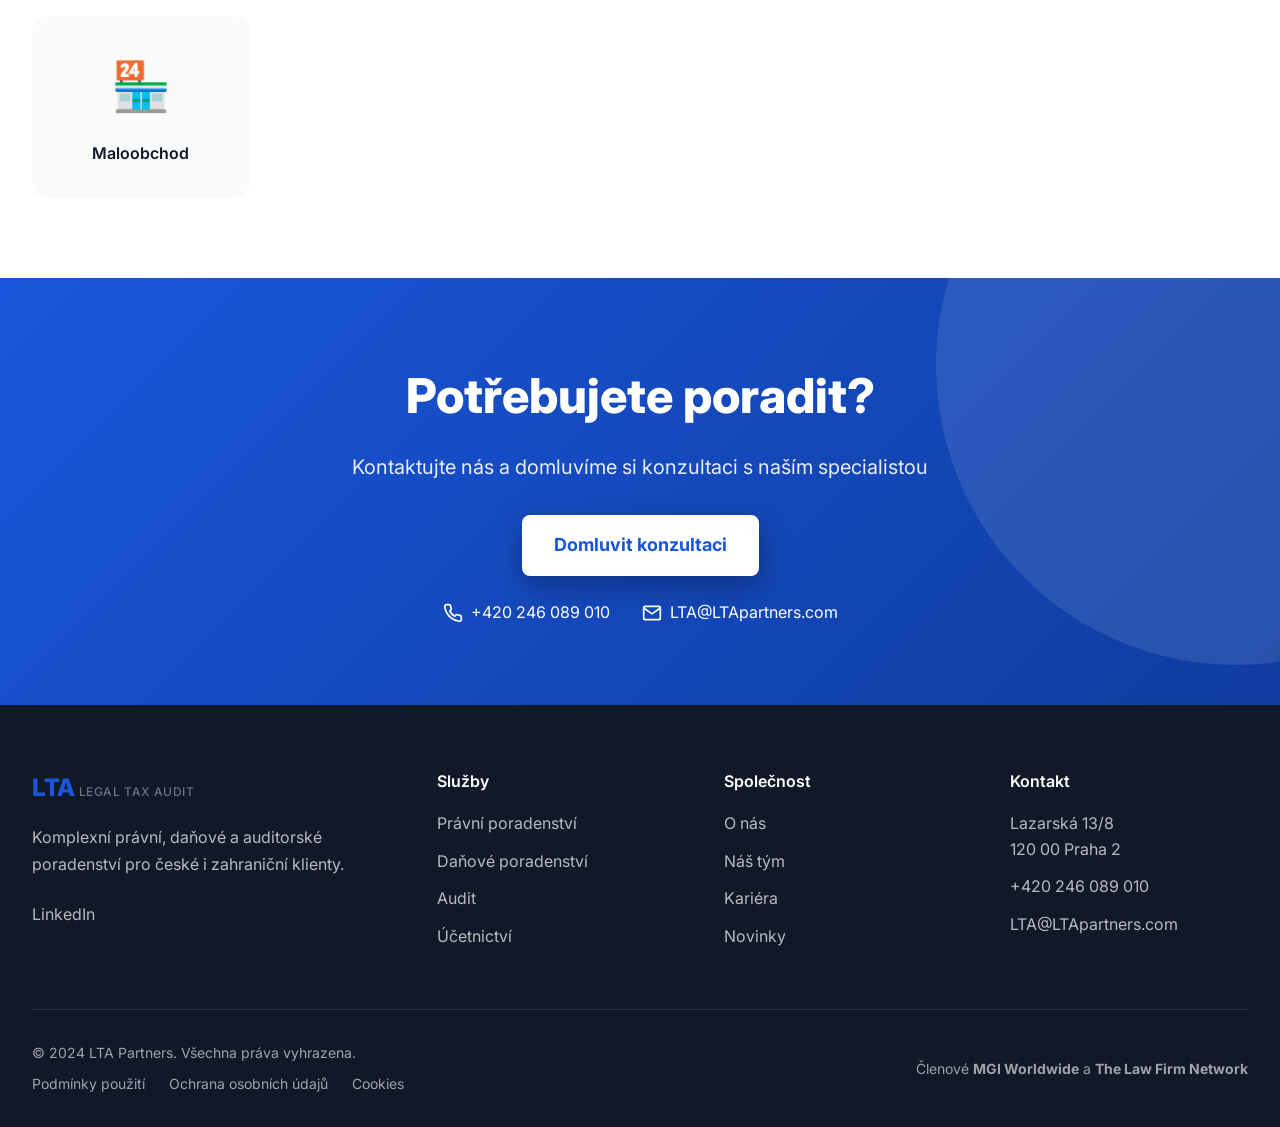
==== commit 18bf5479: "feat: Add professional hero image with premium visual effects - Add high-quality business office pho" ====
--- a/index.html
+++ b/index.html
@@ -48,7 +48,13 @@
 
     <!-- Hero Section -->
     <section class="hero">
-        <div class="hero-background"></div>
+        <div class="hero-background">
+            <img src="https://images.unsplash.com/photo-1486406146926-c627a92ad1ab?w=1920&q=80&auto=format&fit=crop"
+                 alt="Modern business office"
+                 class="hero-image"
+                 loading="eager">
+            <div class="hero-overlay"></div>
+        </div>
         <div class="container">
             <div class="hero-content">
                 <h1 class="hero-title">
--- a/css/style.css
+++ b/css/style.css
@@ -88,10 +88,20 @@
 }
 
 .gradient-text {
-    background: linear-gradient(135deg, var(--primary-color) 0%, var(--secondary-color) 100%);
+    background: linear-gradient(135deg, #fbbf24 0%, #60a5fa 100%);
     -webkit-background-clip: text;
     -webkit-text-fill-color: transparent;
     background-clip: text;
+    text-shadow: none;
+}
+
+/* Override gradient text in hero for better visibility */
+.hero .gradient-text {
+    background: linear-gradient(135deg, #fbbf24 0%, #fde047 100%);
+    -webkit-background-clip: text;
+    -webkit-text-fill-color: transparent;
+    background-clip: text;
+    font-weight: 900;
 }
 
 /* ================================
@@ -243,24 +253,59 @@
     left: 0;
     right: 0;
     bottom: 0;
-    background: linear-gradient(135deg, #f0f9ff 0%, #f8fafc 50%, #faf5ff 100%);
     z-index: -1;
-}
-
-.hero-background::after {
+    overflow: hidden;
+}
+
+.hero-image {
+    position: absolute;
+    top: 0;
+    left: 0;
+    width: 100%;
+    height: 100%;
+    object-fit: cover;
+    object-position: center;
+    filter: brightness(0.85) contrast(1.1);
+}
+
+.hero-overlay {
+    position: absolute;
+    top: 0;
+    left: 0;
+    right: 0;
+    bottom: 0;
+    background: linear-gradient(
+        135deg,
+        rgba(26, 86, 219, 0.85) 0%,
+        rgba(13, 148, 136, 0.75) 100%
+    );
+    mix-blend-mode: multiply;
+}
+
+.hero-overlay::after {
     content: '';
     position: absolute;
-    top: -50%;
-    right: -20%;
-    width: 800px;
-    height: 800px;
-    background: radial-gradient(circle, rgba(26, 86, 219, 0.1) 0%, transparent 70%);
-    border-radius: 50%;
+    top: 0;
+    left: 0;
+    right: 0;
+    bottom: 0;
+    background: linear-gradient(
+        to bottom,
+        rgba(0, 0, 0, 0.1) 0%,
+        rgba(0, 0, 0, 0.3) 100%
+    );
 }
 
 .hero-content {
     max-width: 900px;
     animation: fadeInUp 0.8s ease;
+    position: relative;
+    z-index: 1;
+    color: white;
+}
+
+.hero-content * {
+    color: white;
 }
 
 @keyframes fadeInUp {
@@ -280,13 +325,16 @@
     line-height: 1.1;
     margin-bottom: 1.5rem;
     letter-spacing: -0.02em;
+    text-shadow: 0 2px 20px rgba(0, 0, 0, 0.3);
 }
 
 .hero-subtitle {
     font-size: clamp(1.125rem, 2vw, 1.375rem);
-    color: var(--text-secondary);
+    color: rgba(255, 255, 255, 0.95);
     margin-bottom: 2.5rem;
     max-width: 700px;
+    text-shadow: 0 1px 10px rgba(0, 0, 0, 0.3);
+    line-height: 1.6;
 }
 
 .hero-cta {
@@ -301,7 +349,12 @@
     grid-template-columns: repeat(auto-fit, minmax(150px, 1fr));
     gap: 2rem;
     padding-top: 2rem;
-    border-top: 1px solid var(--border-color);
+    border-top: 1px solid rgba(255, 255, 255, 0.2);
+    backdrop-filter: blur(10px);
+    background: rgba(255, 255, 255, 0.05);
+    padding: 2rem;
+    border-radius: 1rem;
+    margin-top: 1rem;
 }
 
 .stat-item {
@@ -311,14 +364,15 @@
 .stat-number {
     font-size: 2.5rem;
     font-weight: 800;
-    color: var(--primary-color);
+    color: white;
     line-height: 1;
     margin-bottom: 0.5rem;
+    text-shadow: 0 2px 10px rgba(0, 0, 0, 0.3);
 }
 
 .stat-label {
     font-size: 0.875rem;
-    color: var(--text-secondary);
+    color: rgba(255, 255, 255, 0.9);
     text-transform: uppercase;
     letter-spacing: 0.05em;
 }
@@ -346,7 +400,7 @@
 .mouse {
     width: 24px;
     height: 40px;
-    border: 2px solid var(--text-light);
+    border: 2px solid rgba(255, 255, 255, 0.7);
     border-radius: 12px;
     position: relative;
 }
@@ -359,7 +413,7 @@
     transform: translateX(-50%);
     width: 4px;
     height: 8px;
-    background: var(--text-light);
+    background: rgba(255, 255, 255, 0.7);
     border-radius: 2px;
     animation: mouseScroll 1.5s infinite;
 }
@@ -392,26 +446,30 @@
 }
 
 .btn-primary {
-    background: var(--primary-color);
-    color: white;
-    box-shadow: var(--shadow-md);
-}
-
-.btn-primary:hover {
-    background: var(--primary-dark);
-    transform: translateY(-2px);
-    box-shadow: var(--shadow-lg);
-}
-
-.btn-secondary {
     background: white;
     color: var(--primary-color);
-    border: 2px solid var(--primary-color);
+    box-shadow: 0 10px 30px rgba(0, 0, 0, 0.3);
+    font-weight: 700;
+}
+
+.btn-primary:hover {
+    background: #fbbf24;
+    color: #111827;
+    transform: translateY(-2px);
+    box-shadow: 0 15px 40px rgba(251, 191, 36, 0.4);
+}
+
+.btn-secondary {
+    background: rgba(255, 255, 255, 0.1);
+    color: white;
+    border: 2px solid rgba(255, 255, 255, 0.8);
+    backdrop-filter: blur(10px);
 }
 
 .btn-secondary:hover {
-    background: var(--primary-color);
-    color: white;
+    background: rgba(255, 255, 255, 0.2);
+    border-color: white;
+    transform: translateY(-2px);
 }
 
 .btn-large {
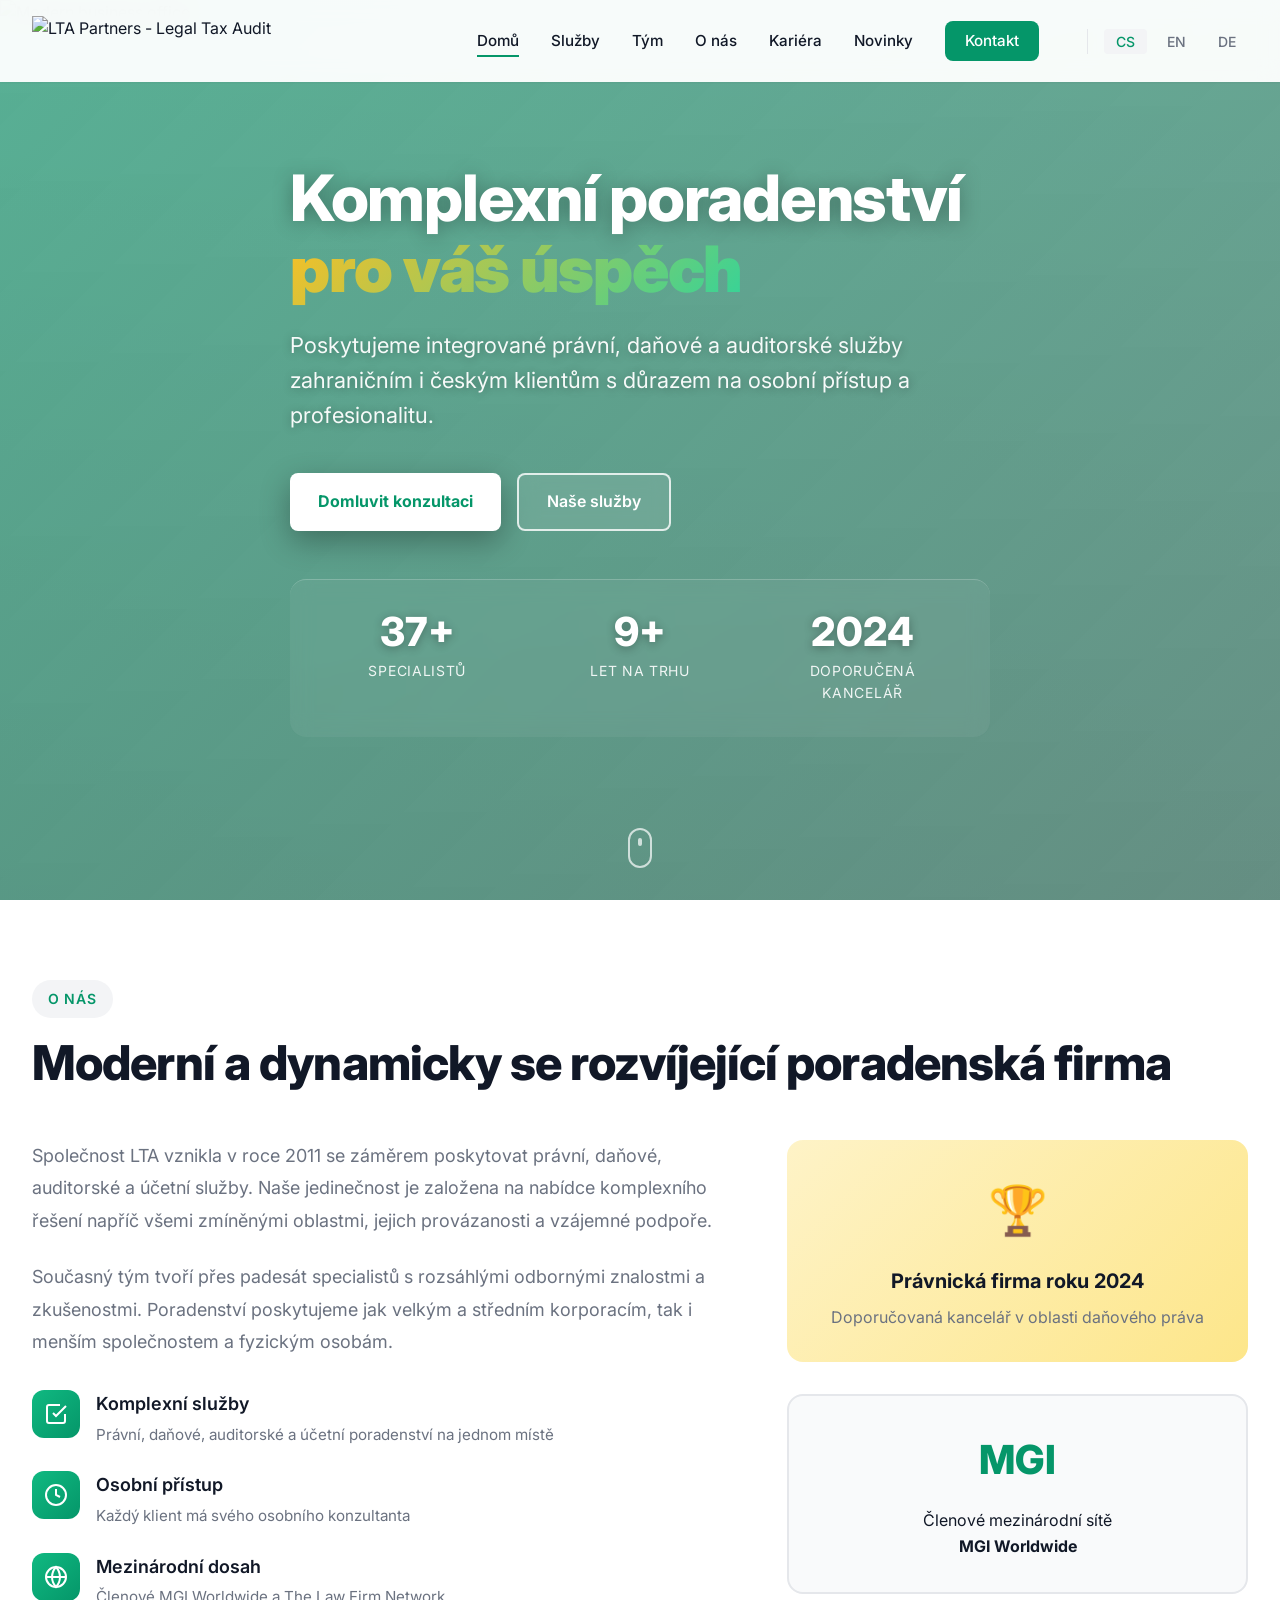
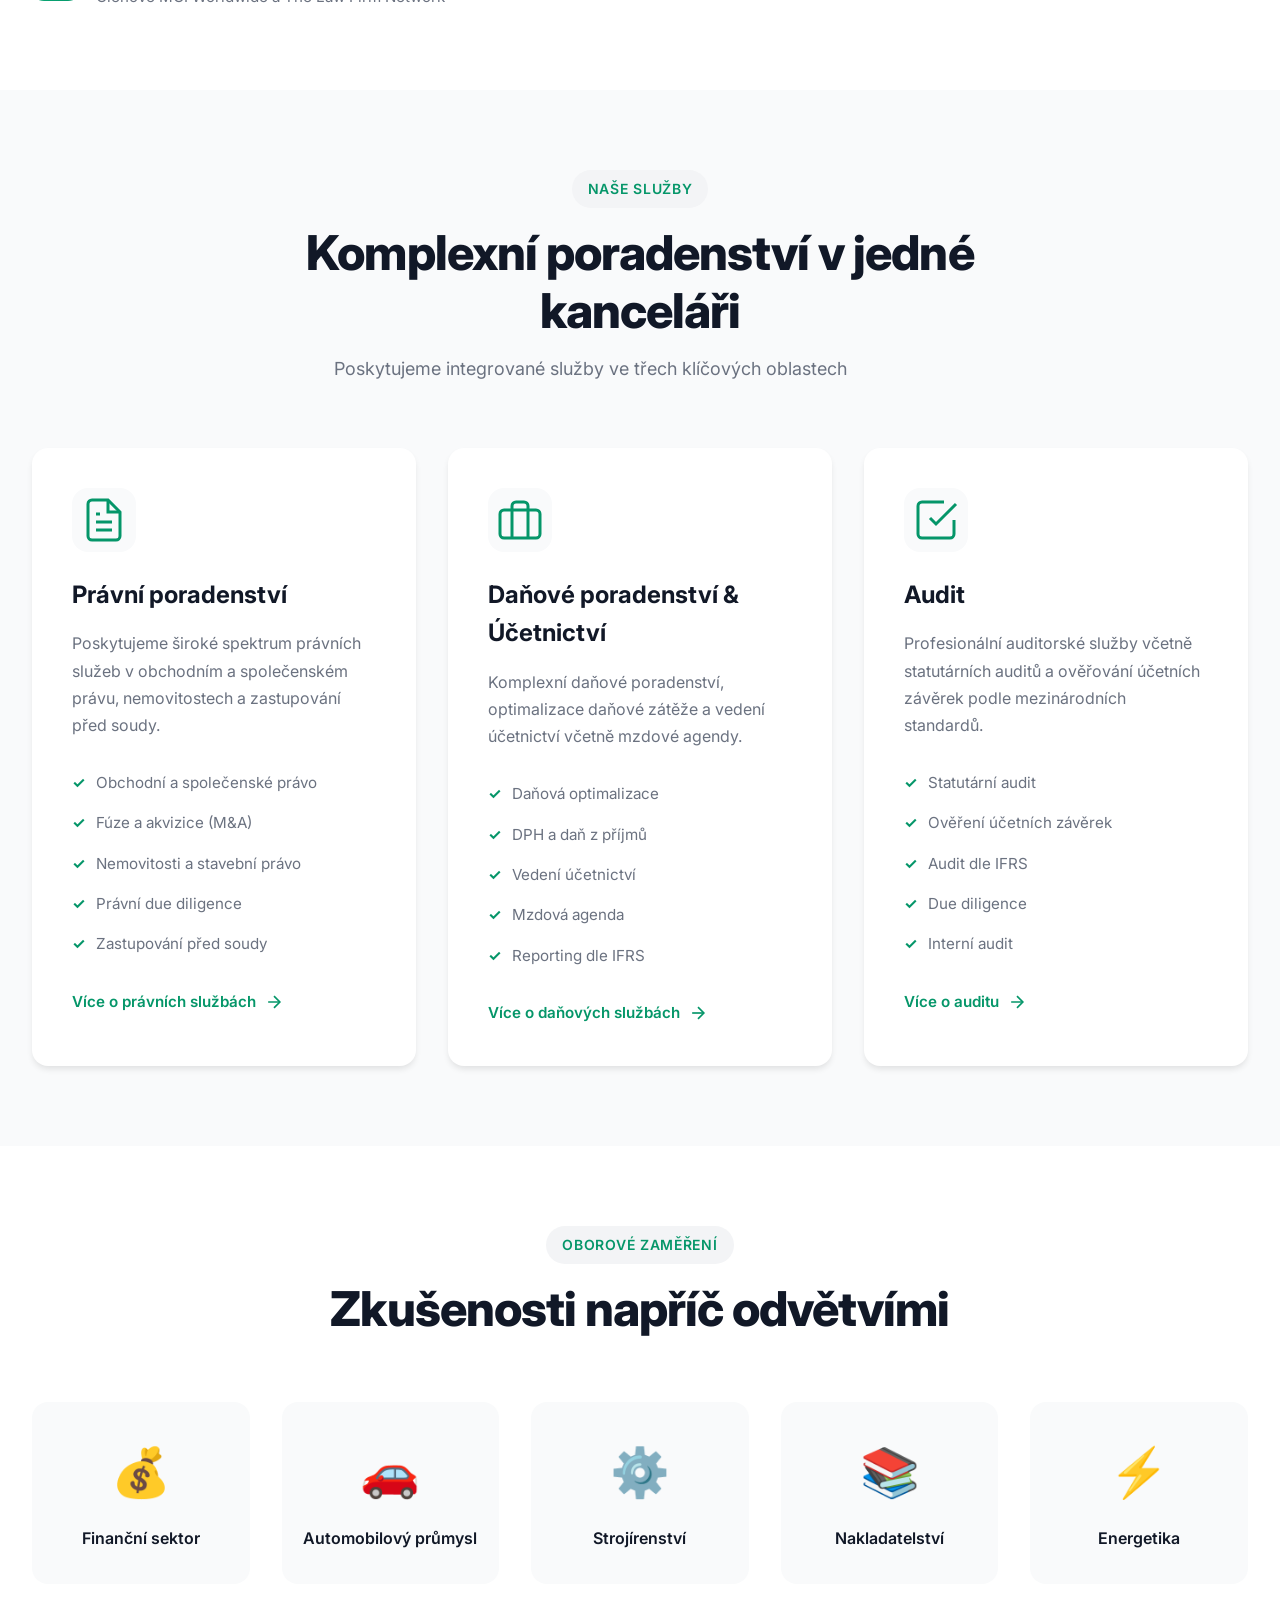
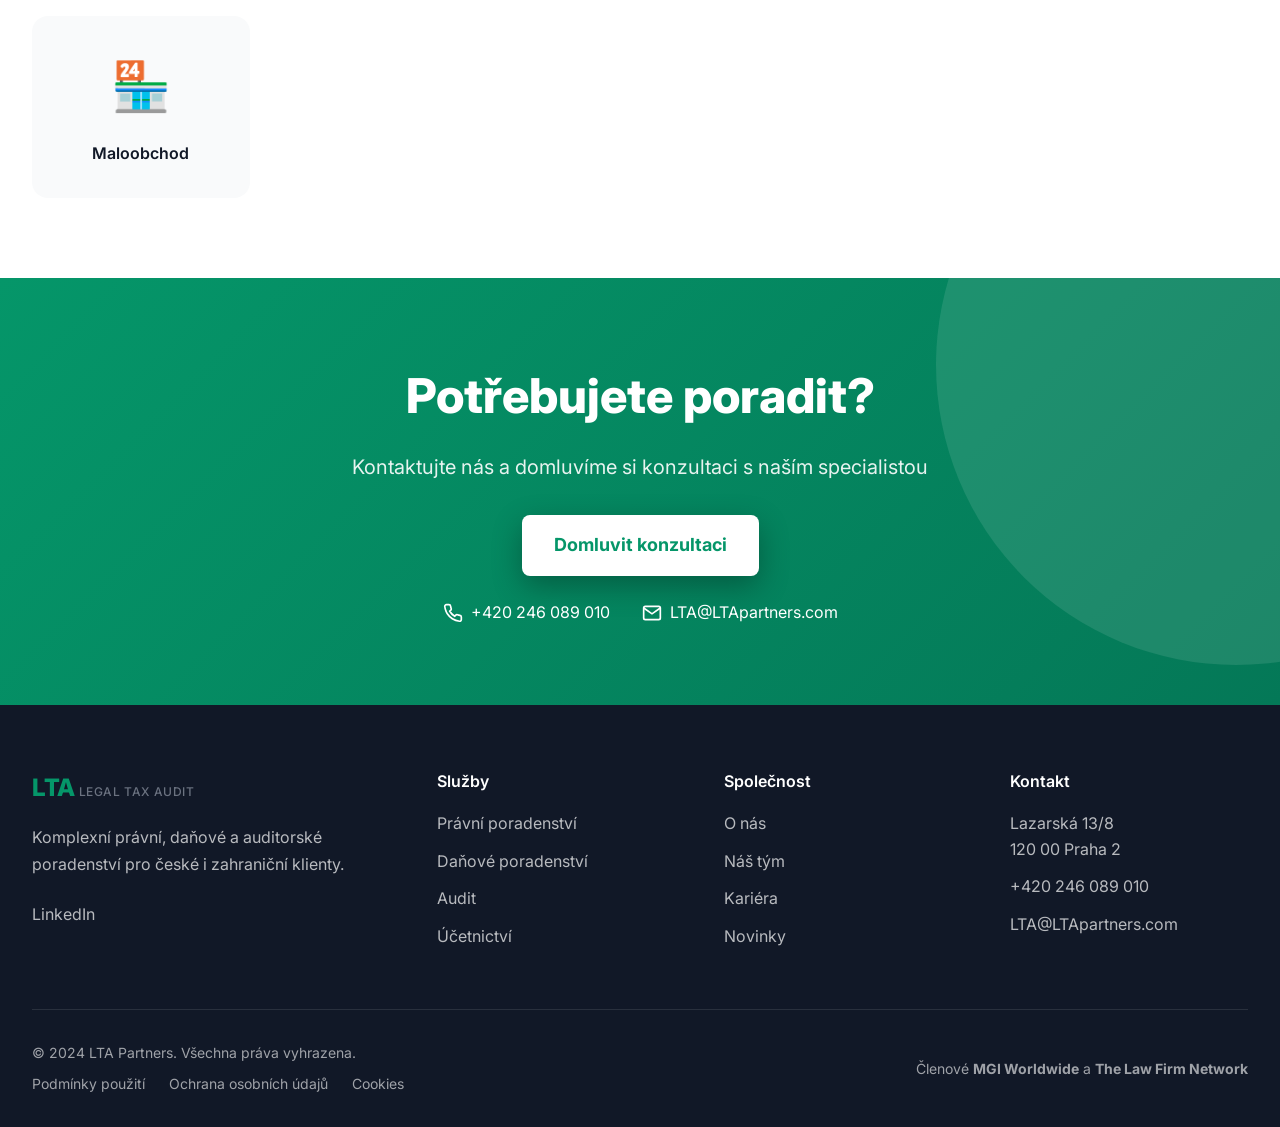
==== commit f9943276: "feat: Update brand identity to official LTA green colors BREAKING: Complete rebrand from blue to gre" ====
--- a/index.html
+++ b/index.html
@@ -16,8 +16,9 @@
             <div class="nav-wrapper">
                 <div class="logo">
                     <a href="index.html">
-                        <span class="logo-text">LTA</span>
-                        <span class="logo-subtitle">Legal Tax Audit</span>
+                        <img src="https://www.ltapartners.com/wp-content/uploads/2024/01/logo_lta_2024.png"
+                             alt="LTA Partners - Legal Tax Audit"
+                             class="logo-image">
                     </a>
                 </div>
 
--- a/css/style.css
+++ b/css/style.css
@@ -3,12 +3,12 @@
    ================================ */
 
 :root {
-    /* Colors */
-    --primary-color: #1a56db;
-    --primary-dark: #0f3d9e;
-    --primary-light: #3b82f6;
-    --secondary-color: #0d9488;
-    --secondary-dark: #0f766e;
+    /* Colors - LTA Brand Green */
+    --primary-color: #059669;
+    --primary-dark: #047857;
+    --primary-light: #10b981;
+    --secondary-color: #065f46;
+    --secondary-dark: #064e3b;
 
     --text-primary: #111827;
     --text-secondary: #6b7280;
@@ -88,7 +88,7 @@
 }
 
 .gradient-text {
-    background: linear-gradient(135deg, #fbbf24 0%, #60a5fa 100%);
+    background: linear-gradient(135deg, #10b981 0%, #059669 100%);
     -webkit-background-clip: text;
     -webkit-text-fill-color: transparent;
     background-clip: text;
@@ -97,7 +97,7 @@
 
 /* Override gradient text in hero for better visibility */
 .hero .gradient-text {
-    background: linear-gradient(135deg, #fbbf24 0%, #fde047 100%);
+    background: linear-gradient(135deg, #fbbf24 0%, #34d399 100%);
     -webkit-background-clip: text;
     -webkit-text-fill-color: transparent;
     background-clip: text;
@@ -133,7 +133,17 @@
 
 .logo {
     display: flex;
-    flex-direction: column;
+    align-items: center;
+}
+
+.logo-image {
+    height: 50px;
+    width: auto;
+    transition: var(--transition);
+}
+
+.logo a:hover .logo-image {
+    opacity: 0.8;
 }
 
 .logo-text {
@@ -265,7 +275,7 @@
     height: 100%;
     object-fit: cover;
     object-position: center;
-    filter: brightness(0.85) contrast(1.1);
+    filter: brightness(1.1) contrast(1.05);
 }
 
 .hero-overlay {
@@ -276,8 +286,8 @@
     bottom: 0;
     background: linear-gradient(
         135deg,
-        rgba(26, 86, 219, 0.85) 0%,
-        rgba(13, 148, 136, 0.75) 100%
+        rgba(5, 150, 105, 0.65) 0%,
+        rgba(6, 95, 70, 0.55) 100%
     );
     mix-blend-mode: multiply;
 }
@@ -291,8 +301,8 @@
     bottom: 0;
     background: linear-gradient(
         to bottom,
-        rgba(0, 0, 0, 0.1) 0%,
-        rgba(0, 0, 0, 0.3) 100%
+        rgba(0, 0, 0, 0.05) 0%,
+        rgba(0, 0, 0, 0.15) 100%
     );
 }
 
